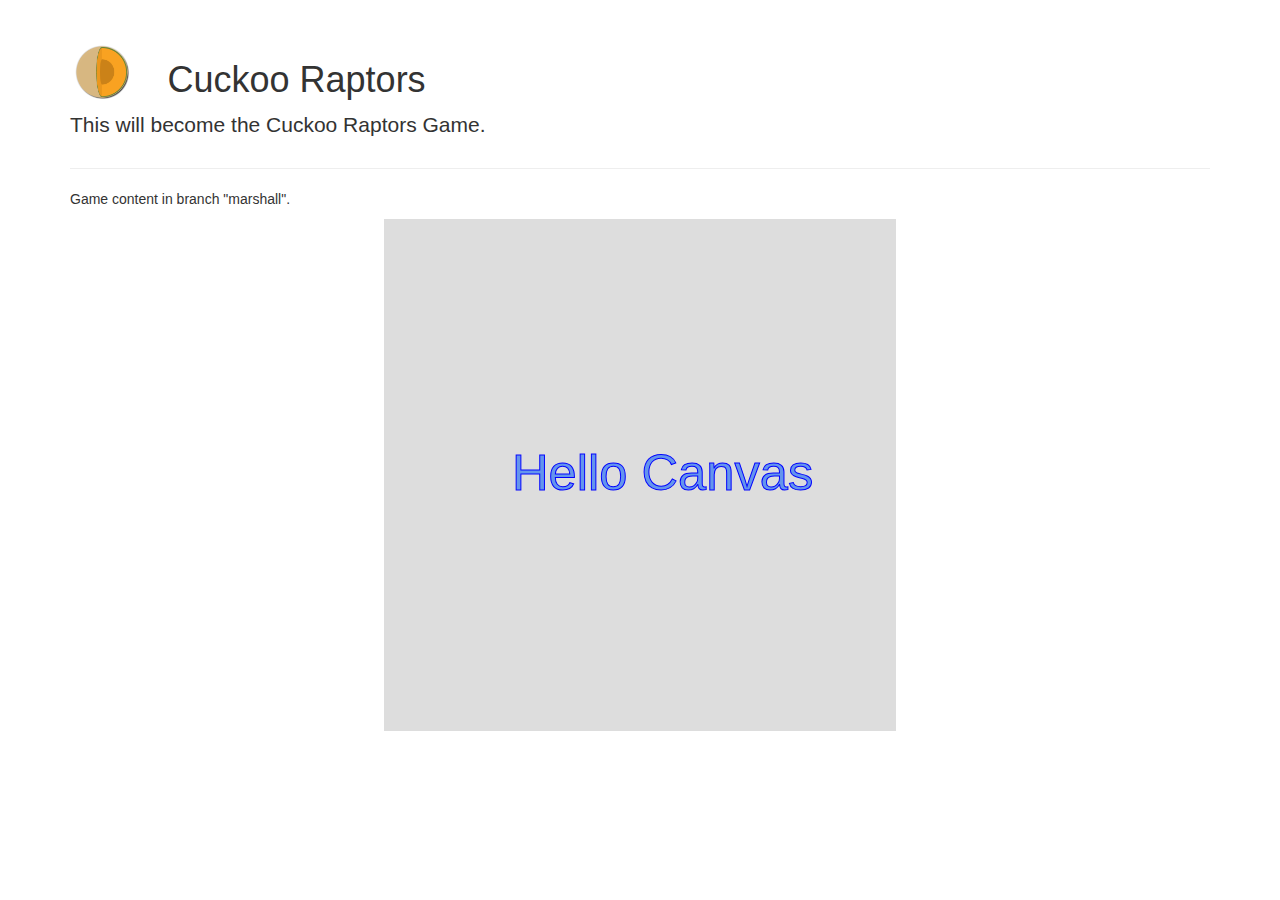
==== index.html @ b60ba55a "Set up basic canvas." ====
<!DOCTYPE html>
<html>
    <head>
        <title>Cuckoo Raptors</title>
        <meta name="viewport" content="width=device-width, initial-scale=1.0">
        <link href="lib/bootstrap-3.0.0/css/bootstrap.min.css" rel="stylesheet" media="screen">
        <link href="custom/styles/app.css" rel="stylesheet" media="screen">
    </head>
    <body>
        <div class="container">
            <div class="page-header">
                <div class="row">
                    <div class="col-md-1">
                        <img src="custom/resources/images/melon.png" alt="Melon" width="64" height="64">
                    </div>
                    <div class="col-md-11">
                        <h1>Cuckoo Raptors</h1>
                    </div>
                </div>
                <p class="lead">This will become the Cuckoo Raptors Game.</p>
            </div>

            <div>
                <div class="row">
                    <div class="col-md-12">
                        <p>Game content in branch "marshall".</p>
                    </div>
                </div>
                <div class="row">
                    <div class="col-md-12 text-center">
                        <canvas id="game-content" width="512" height="512">
                        </canvas>
                    </div>
                </div>
            </div>
        </div>

        <script src="lib/jquery-2.0.3.min.js"></script>
        <script src="lib/bootstrap-3.0.0/js/bootstrap.min.js"></script>
        <script src="lib/jquery-ui-1.10.3.min.js"></script>
        <script src="lib/underscore-1.5.2.min.js"></script>
        <script src="lib/backbone-1.1.0.min.js"></script>
        <script src="custom/scripts/utils.js"></script>
        <script src="custom/scripts/models/app-model.js"></script>
        <script src="custom/scripts/views/app-view.js"></script>
        <script src="custom/scripts/app-init.js"></script>
    </body>
</html>
---- custom/styles/app.css ----
#game-content {
    background: #ddd;
}
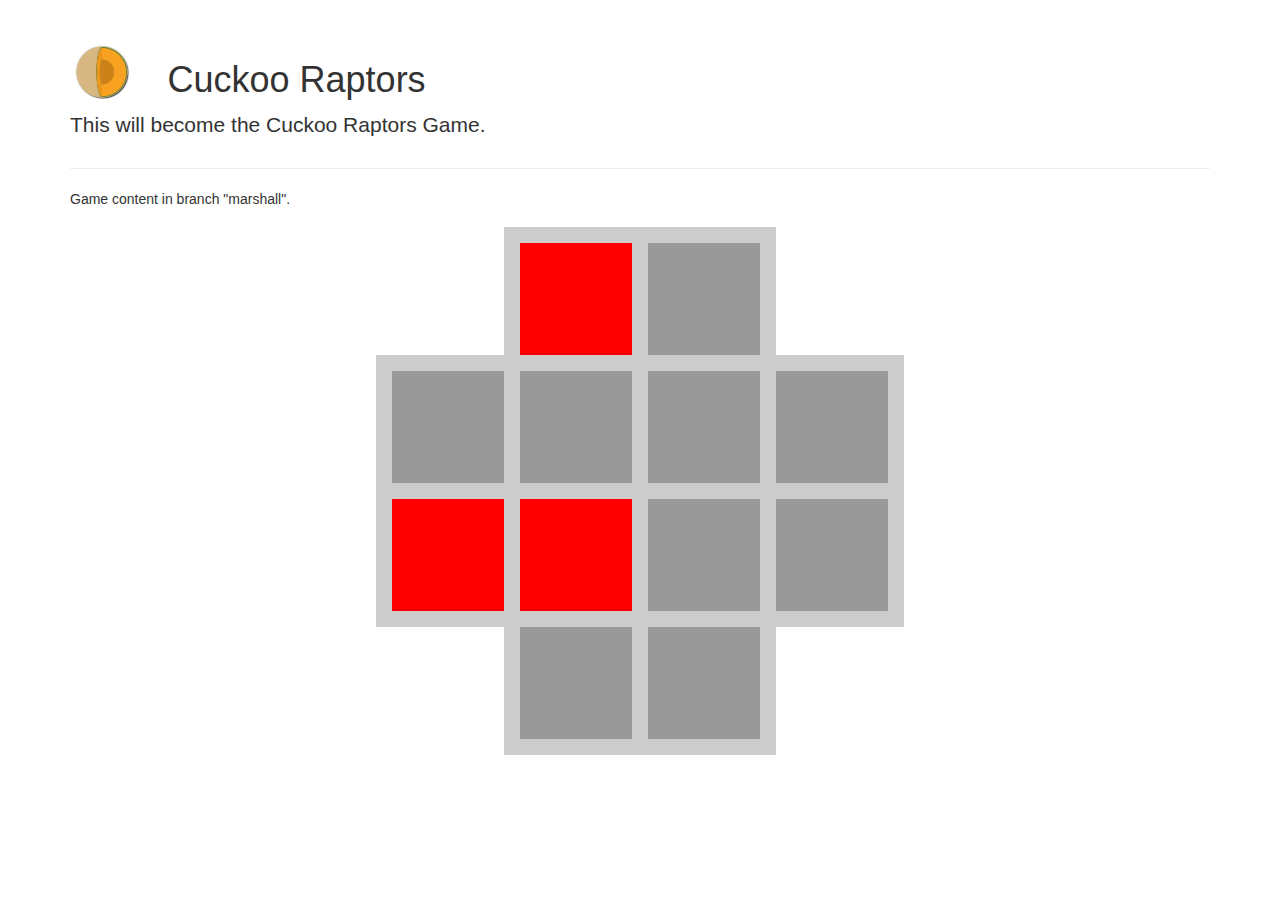
==== commit 206fc8b0: "Random nest setup" ====
--- a/index.html
+++ b/index.html
@@ -28,7 +28,7 @@
                 </div>
                 <div class="row">
                     <div class="col-md-12 text-center">
-                        <canvas id="game-content" width="512" height="512">
+                        <canvas id="game-content" width="544" height="544">
                         </canvas>
                     </div>
                 </div>
--- a/custom/styles/app.css
+++ b/custom/styles/app.css
@@ -1,3 +1,3 @@
 #game-content {
-    background: #ddd;
+    background: #fff;
 }
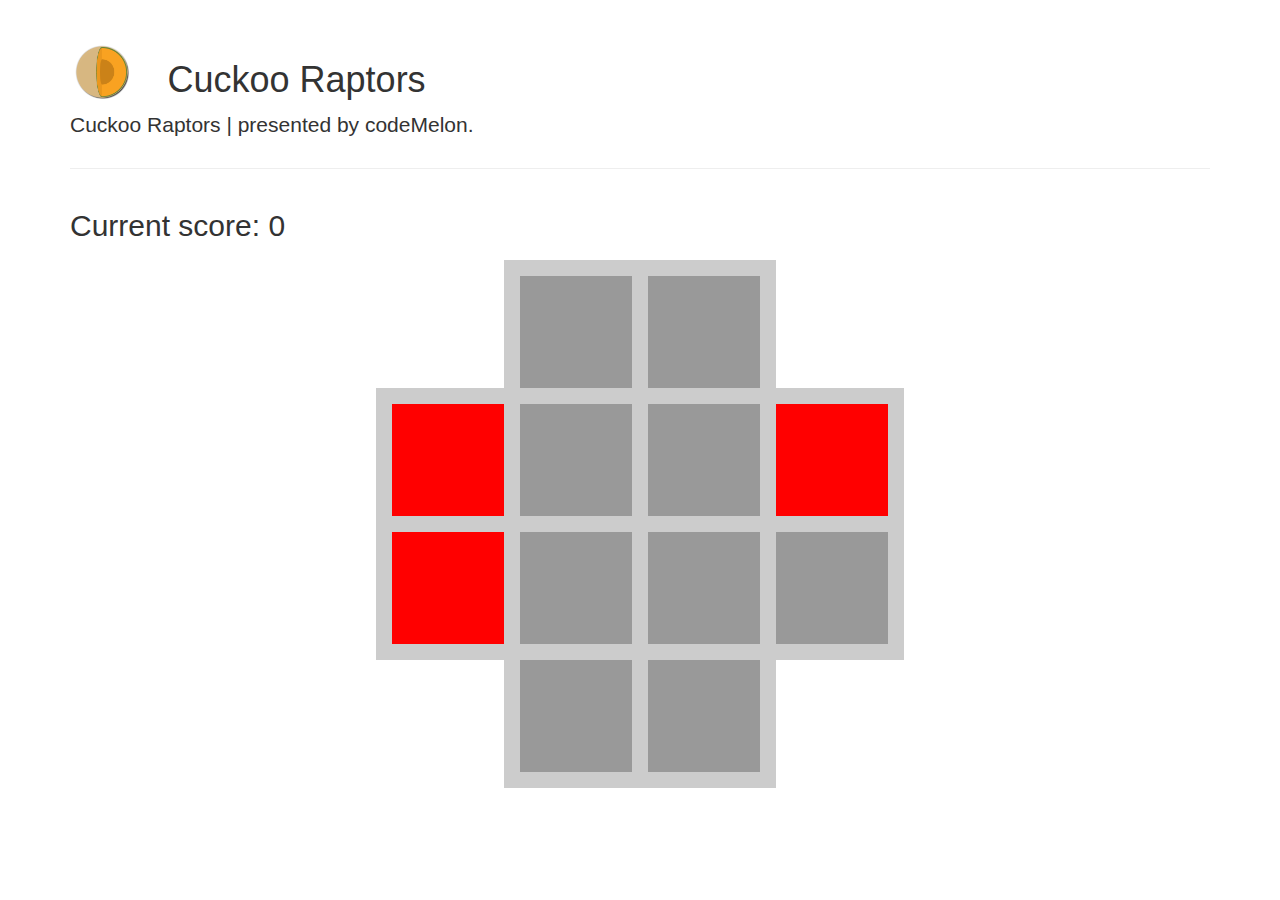
==== commit 5db807d0: "Game scoring" ====
--- a/index.html
+++ b/index.html
@@ -17,13 +17,13 @@
                         <h1>Cuckoo Raptors</h1>
                     </div>
                 </div>
-                <p class="lead">This will become the Cuckoo Raptors Game.</p>
+                <p class="lead">Cuckoo Raptors | presented by codeMelon.</p>
             </div>
 
             <div>
                 <div class="row">
                     <div class="col-md-12">
-                        <p>Game content in branch "marshall".</p>
+                        <h2>Current score: <span class="current-score">0</span></h2>
                     </div>
                 </div>
                 <div class="row">
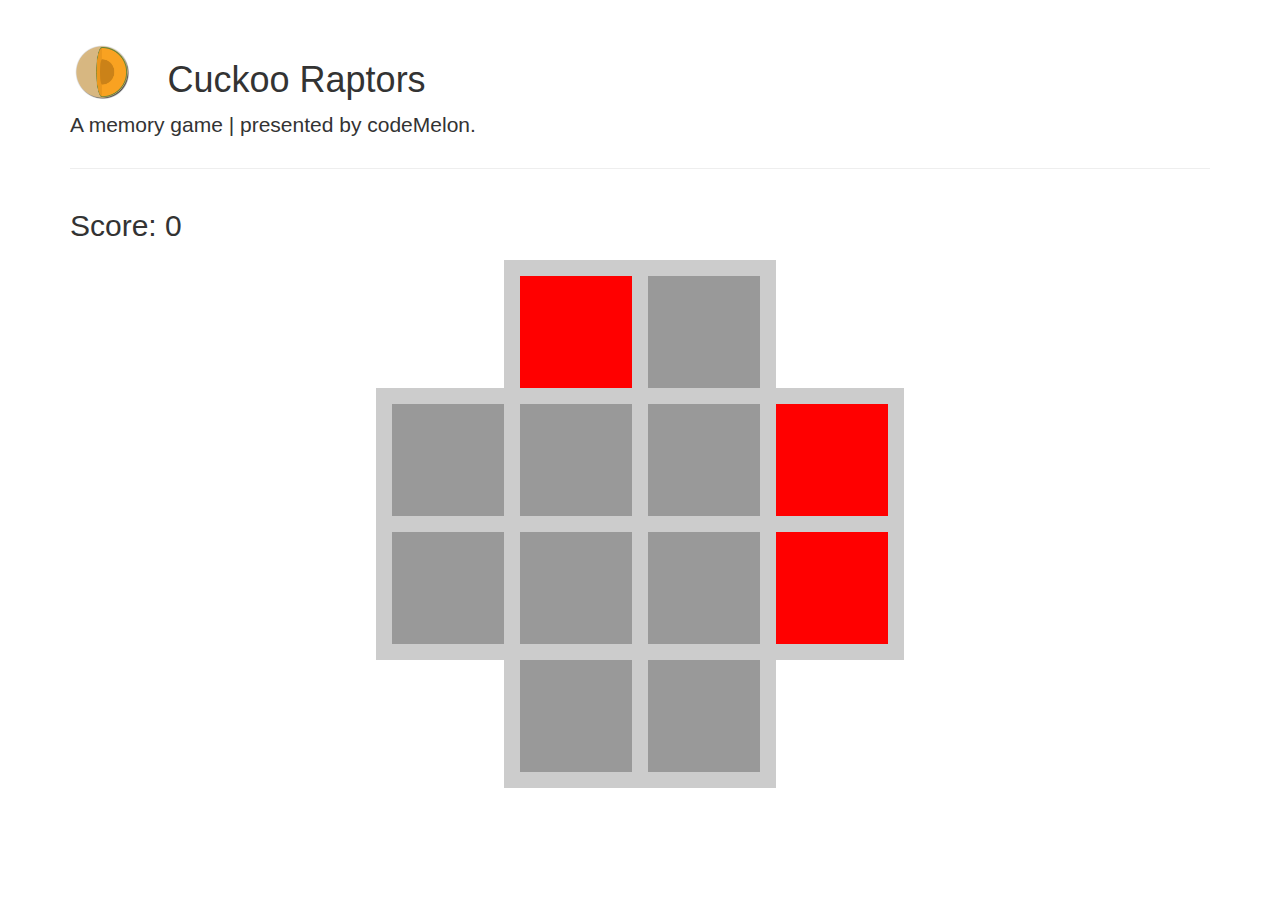
==== commit eda8976e: "Cosmetic changes." ====
--- a/index.html
+++ b/index.html
@@ -17,13 +17,13 @@
                         <h1>Cuckoo Raptors</h1>
                     </div>
                 </div>
-                <p class="lead">Cuckoo Raptors | presented by codeMelon.</p>
+                <p class="lead">A memory game | presented by codeMelon.</p>
             </div>
 
             <div>
                 <div class="row">
                     <div class="col-md-12">
-                        <h2>Current score: <span class="current-score">0</span></h2>
+                        <h2>Score: <span class="current-score">0</span></h2>
                     </div>
                 </div>
                 <div class="row">
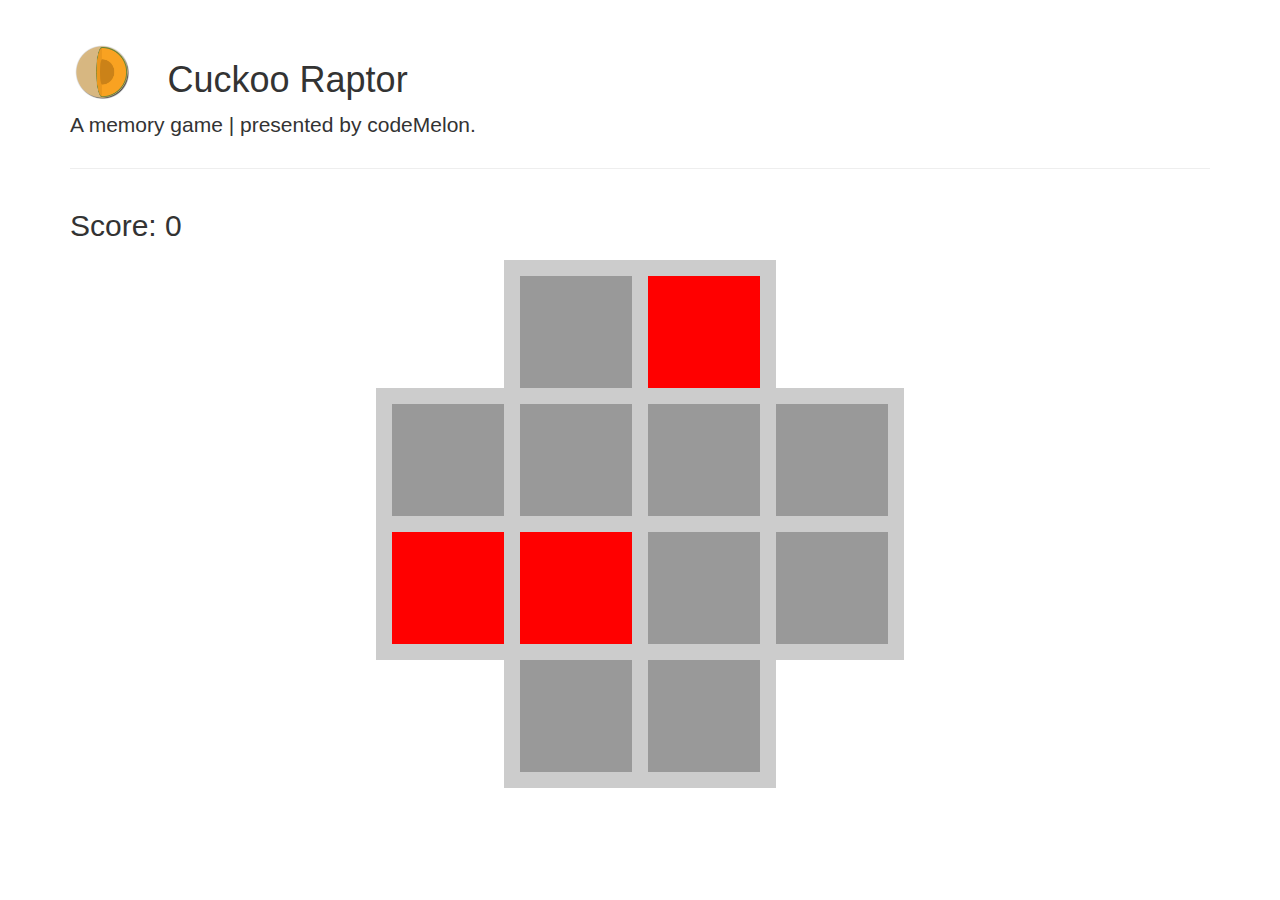
==== commit e5e3b9fe: "Basic sound effects." ====
--- a/index.html
+++ b/index.html
@@ -1,7 +1,7 @@
 <!DOCTYPE html>
 <html>
     <head>
-        <title>Cuckoo Raptors</title>
+        <title>Cuckoo Raptor</title>
         <meta name="viewport" content="width=device-width, initial-scale=1.0">
         <link href="lib/bootstrap-3.0.0/css/bootstrap.min.css" rel="stylesheet" media="screen">
         <link href="custom/styles/app.css" rel="stylesheet" media="screen">
@@ -11,10 +11,10 @@
             <div class="page-header">
                 <div class="row">
                     <div class="col-md-1">
-                        <img src="custom/resources/images/melon.png" alt="Melon" width="64" height="64">
+                        <img src="resources/images/melon.png" alt="Melon" width="64" height="64">
                     </div>
                     <div class="col-md-11">
-                        <h1>Cuckoo Raptors</h1>
+                        <h1>Cuckoo Raptor</h1>
                     </div>
                 </div>
                 <p class="lead">A memory game | presented by codeMelon.</p>
@@ -40,6 +40,7 @@
         <script src="lib/jquery-ui-1.10.3.min.js"></script>
         <script src="lib/underscore-1.5.2.min.js"></script>
         <script src="lib/backbone-1.1.0.min.js"></script>
+        <script src="lib/buzz-1.1.0.min.js"></script>
         <script src="custom/scripts/utils.js"></script>
         <script src="custom/scripts/models/app-model.js"></script>
         <script src="custom/scripts/views/app-view.js"></script>
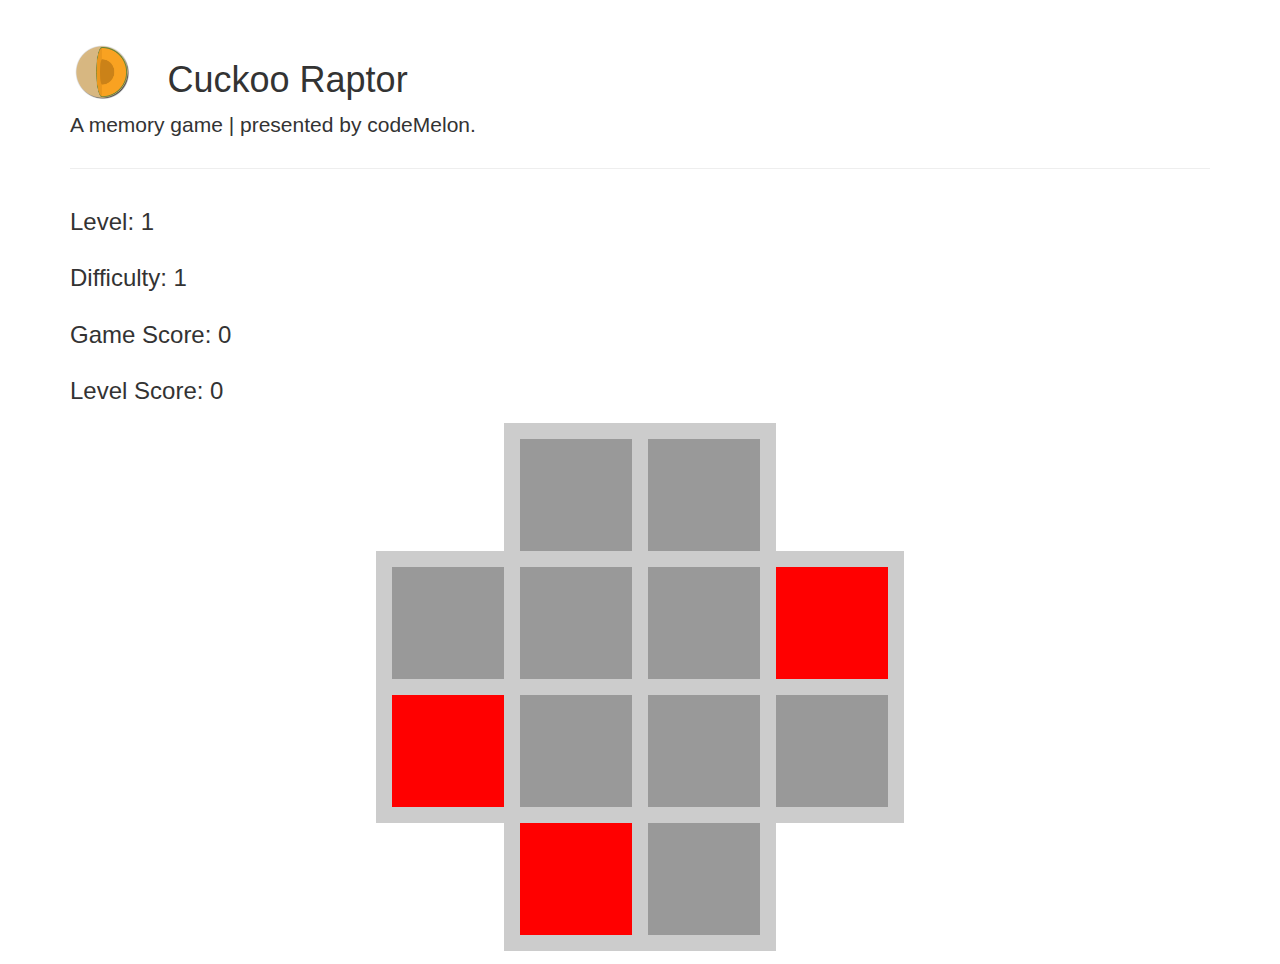
==== commit 9ed1eabd: "Additional level score and difficulty fields." ====
--- a/index.html
+++ b/index.html
@@ -23,7 +23,22 @@
             <div>
                 <div class="row">
                     <div class="col-md-12">
-                        <h2>Score: <span class="current-score">0</span></h2>
+                        <h3>Level: <span class="current-level">1</span></h3>
+                    </div>
+                </div>
+                <div class="row">
+                    <div class="col-md-12">
+                        <h3>Difficulty: <span class="current-difficulty">1</span></h3>
+                    </div>
+                </div>
+                <div class="row">
+                    <div class="col-md-12">
+                        <h3>Game Score: <span class="current-score">0</span></h3>
+                    </div>
+                </div>
+                <div class="row">
+                    <div class="col-md-12">
+                        <h3>Level Score: <span class="level-score">0</span></h3>
                     </div>
                 </div>
                 <div class="row">
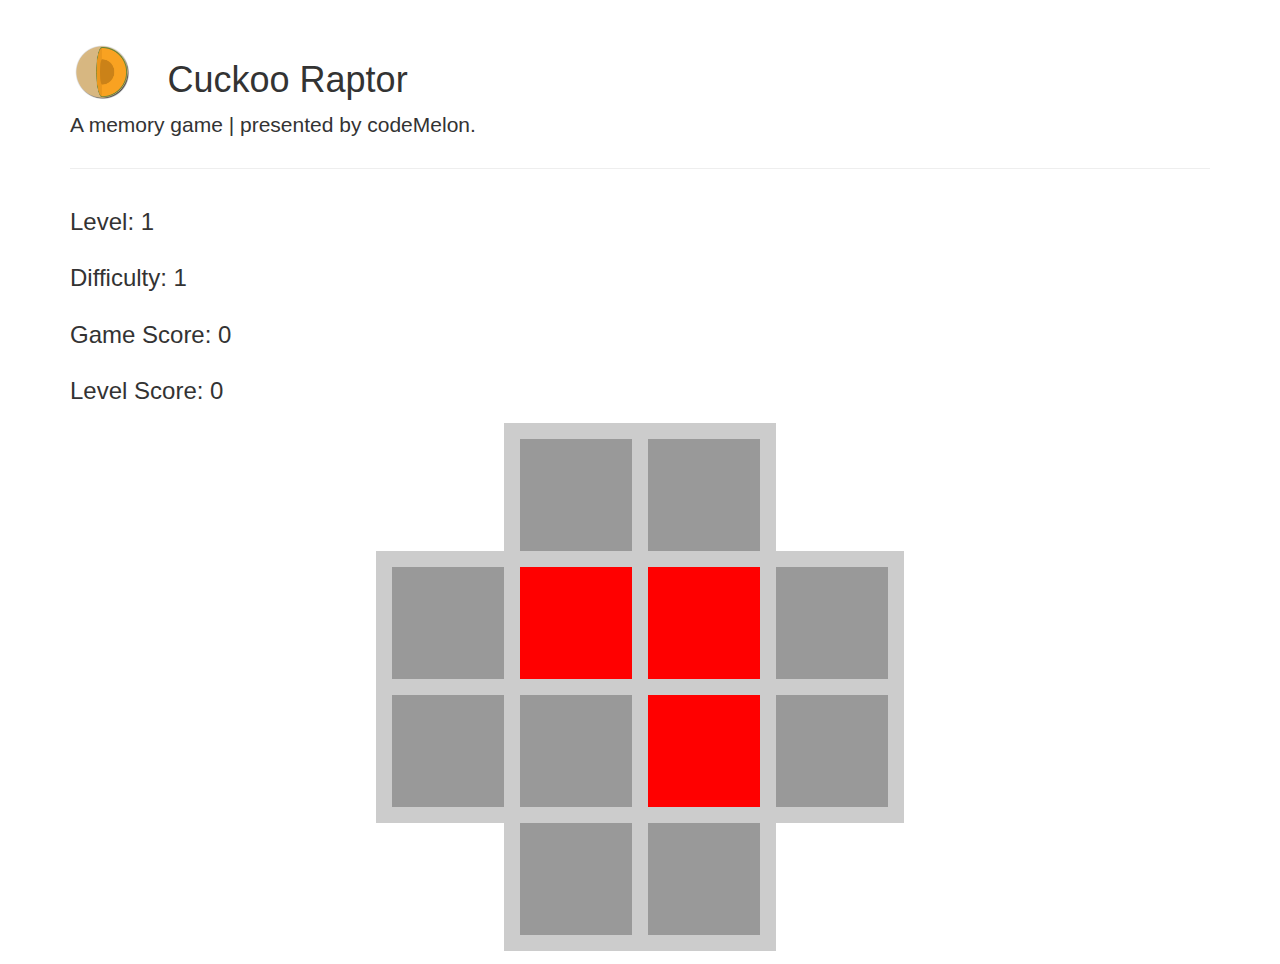
==== commit 70cb42ef: "Create Nest model and remove logic from view, add tests." ====
--- a/index.html
+++ b/index.html
@@ -57,7 +57,7 @@
         <script src="lib/backbone-1.1.0.min.js"></script>
         <script src="lib/buzz-1.1.0.min.js"></script>
         <script src="custom/scripts/utils.js"></script>
-        <script src="custom/scripts/models/app-model.js"></script>
+        <script src="custom/scripts/models/nest.js"></script>
         <script src="custom/scripts/views/app-view.js"></script>
         <script src="custom/scripts/app-init.js"></script>
     </body>
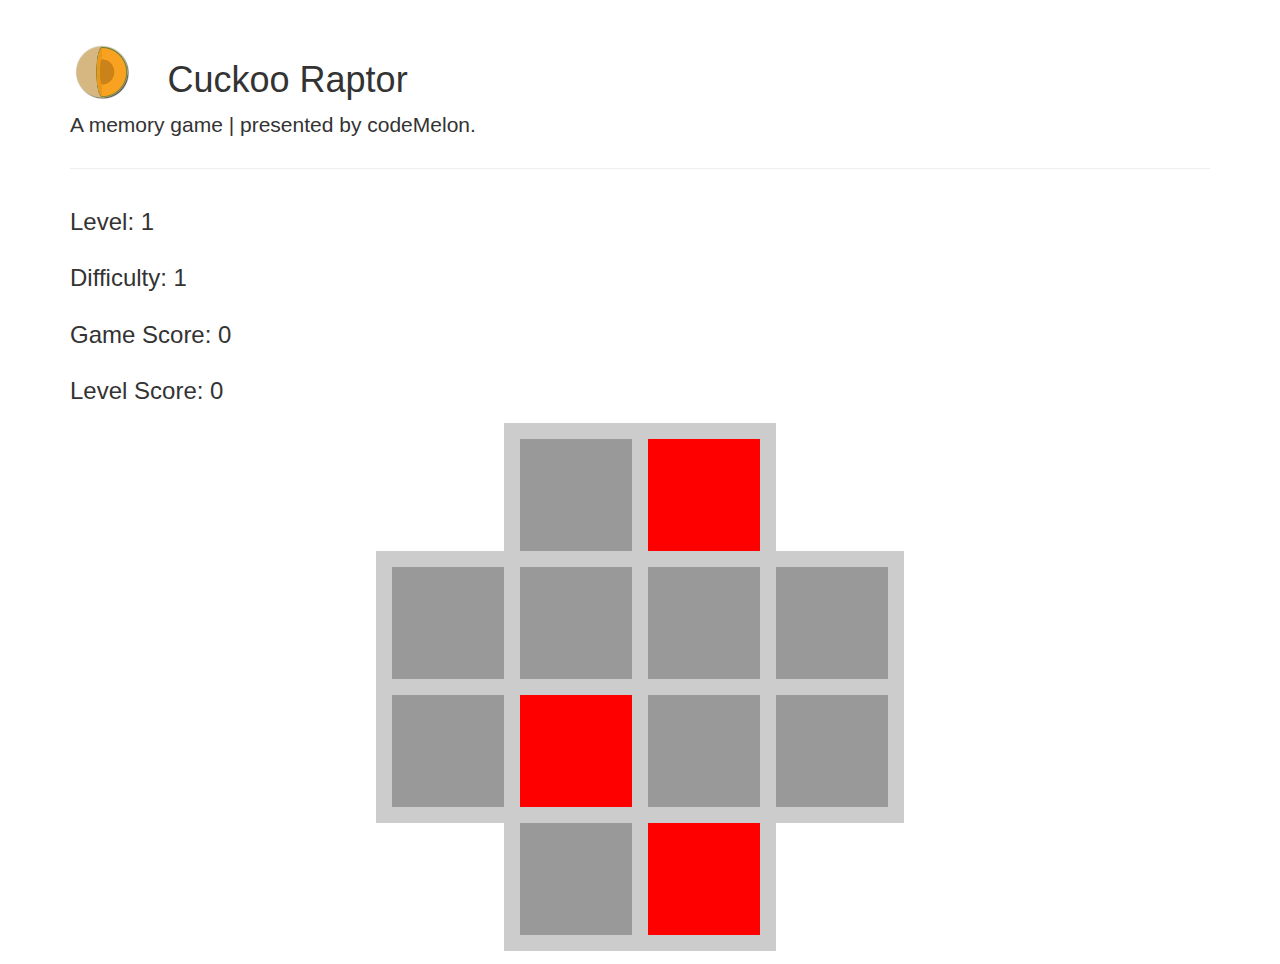
==== commit e3b3fcc7: "Clean up names and directories." ====
--- a/index.html
+++ b/index.html
@@ -4,7 +4,7 @@
         <title>Cuckoo Raptor</title>
         <meta name="viewport" content="width=device-width, initial-scale=1.0">
         <link href="lib/bootstrap-3.0.0/css/bootstrap.min.css" rel="stylesheet" media="screen">
-        <link href="custom/styles/app.css" rel="stylesheet" media="screen">
+        <link href="styles/app.css" rel="stylesheet" media="screen">
     </head>
     <body>
         <div class="container">
@@ -56,9 +56,9 @@
         <script src="lib/underscore-1.5.2.min.js"></script>
         <script src="lib/backbone-1.1.0.min.js"></script>
         <script src="lib/buzz-1.1.0.min.js"></script>
-        <script src="custom/scripts/utils.js"></script>
-        <script src="custom/scripts/models/nest.js"></script>
-        <script src="custom/scripts/views/app-view.js"></script>
-        <script src="custom/scripts/app-init.js"></script>
+        <script src="scripts/utils.js"></script>
+        <script src="scripts/models/nest-model.js"></script>
+        <script src="scripts/views/app-view.js"></script>
+        <script src="scripts/app-init.js"></script>
     </body>
 </html>
--- a/styles/app.css
+++ b/styles/app.css
@@ -0,0 +1,3 @@
+#game-content {
+    background: #fff;
+}
